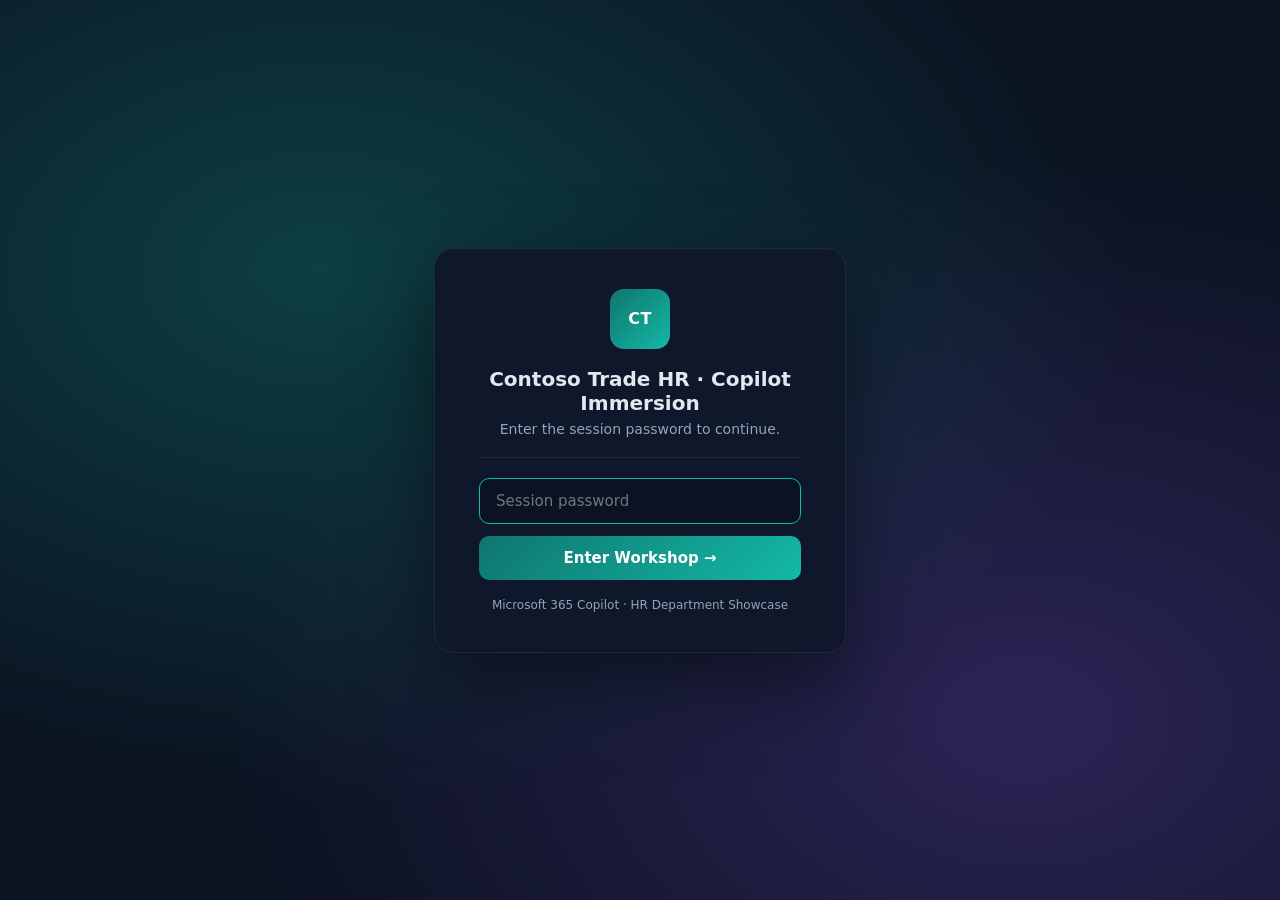
==== usecase.html @ 72c08140 "Initial Contoso Trade HR Copilot Immersion site" ====
<!DOCTYPE html>
<html lang="en">
<head>
<meta charset="utf-8" />
<meta name="viewport" content="width=device-width, initial-scale=1" />
<title>Use case · Contoso Trade HR Copilot Immersion</title>
<link rel="stylesheet" href="assets/styles.css" />
</head>
<body>
<script>if(sessionStorage.getItem("ct_unlocked")!=="1"){location.replace("index.html");}</script>

<nav class="nav">
  <div class="nav-inner">
    <a class="brand" href="workshop.html">
      <div class="brand-mark">CT</div>
      <div class="brand-text"><span>Contoso Trade</span><small>HR · Copilot Immersion</small></div>
    </a>
    <div class="nav-links">
      <a href="workshop.html">Workshop</a>
      <a href="workshop.html#cases" class="active">Use cases</a>
      <a href="workshop.html#licensing">Licensing</a>
      <a href="workshop.html#agenda">Agenda</a>
    </div>
  </div>
</nav>

<header class="uc-hero">
  <div class="container">
    <div class="crumb"><a href="workshop.html">Workshop</a> · <a href="workshop.html#cases">Use cases</a> · <span id="crumb"></span></div>
    <div id="uc-head"></div>
  </div>
</header>

<section class="block">
  <div class="container" id="uc-body"></div>
</section>

<footer>
  Contoso Trade · HR Copilot Immersion · <a href="workshop.html#cases">← back to all use cases</a>
</footer>

<script src="assets/data.js"></script>
<script>
function fitClass(f){return f==="GOOD"?"fit-good":f==="PARTIAL"?"fit-partial":"fit-limited"}
function fitText(f){return f==="GOOD"?"✅ Strong fit":f==="PARTIAL"?"⚠️ Partial fit":"🔴 Limited"}
function prioClass(p){return p==="High"?"high":"med"}
function esc(s){return (s||"").replace(/[&<>]/g, c=>({"&":"&amp;","<":"&lt;",">":"&gt;"}[c]))}

const id = (location.hash||"").replace("#","") || "01-hr-analytics";
const uc = window.CT_USE_CASES.find(u=>u.id===id) || window.CT_USE_CASES[0];

document.getElementById("crumb").textContent = uc.title;
document.title = `${uc.title} · Contoso Trade HR Copilot Immersion`;

document.getElementById("uc-head").innerHTML = `
  <h1>${esc(uc.title)}</h1>
  <p style="color:var(--muted);max-width:820px;margin:0 0 6px;font-size:15px;line-height:1.55">${esc(uc.pain)}</p>
  <div class="uc-meta">
    <span class="bdg ${prioClass(uc.priority)}">${uc.priority} priority</span>
    <span class="bdg ${fitClass(uc.fit)}">${fitText(uc.fit)}</span>
    <span class="bdg" style="background:#162033;color:var(--muted);border:1px solid var(--border)">${esc(uc.fitLabel)}</span>
    ${uc.apps.map(a=>`<span class="app paid">${esc(a.name)}</span>`).join("")}
  </div>`;

const painsHtml = (uc.pains||[]).map(p=>`<li>${esc(p)}</li>`).join("");
const flowHtml = (uc.flow||[]).map((s,i)=>`
  <div class="flow-step">
    <div class="n">${i+1}</div>
    <div>
      <h4>${esc(s.title)} <span class="app-mini">${esc(s.app)}</span></h4>
      <p>${esc(s.desc)}</p>
    </div>
  </div>`).join("");

let promptsHtml = "";
Object.keys(uc.prompts||{}).forEach(cat=>{
  const items = uc.prompts[cat].map(p=>`
    <div class="prompt">${esc(p)}<button class="prompt-copy" onclick="copyPrompt(this)">Copy</button></div>`).join("");
  promptsHtml += `<div class="prompt-cat"><h4>${esc(cat)}</h4>${items}</div>`;
});

document.getElementById("uc-body").innerHTML = `
  <div class="uc-grid">
    <div class="panel">
      <h3><span class="ico">⚠️</span> Pain points today</h3>
      <ul>${painsHtml}</ul>
      <h3 style="margin-top:18px"><span class="ico">🎯</span> Expected outcome</h3>
      <p style="color:var(--muted);font-size:14px;margin:0;line-height:1.6">${esc(uc.expected||"")}</p>
    </div>
    <div class="panel">
      <h3><span class="ico">🚀</span> Copilot flow</h3>
      ${flowHtml}
    </div>
  </div>

  <div style="margin-top:22px" class="panel">
    <h3><span class="ico">💬</span> Try these prompts</h3>
    <p style="color:var(--muted);margin:0 0 8px;font-size:13.5px">Copy &amp; paste into the relevant Copilot surface. Replace <span class="kbd">[bracketed]</span> values with your specifics.</p>
    ${promptsHtml}
    ${uc.tip ? `<div class="tips"><b>💡 Pro-tip:</b> ${uc.tip}</div>` : ""}
    ${uc.beyond ? `<div class="beyond">${uc.beyond}</div>` : ""}
  </div>

  <div style="margin-top:22px;display:flex;justify-content:space-between;flex-wrap:wrap;gap:10px">
    <a class="btn" href="workshop.html#cases">← All use cases</a>
    <div style="display:flex;gap:8px">
      ${uc.num>1 ? `<a class="btn" href="usecase.html#${window.CT_USE_CASES[uc.num-2].id}">← ${esc(window.CT_USE_CASES[uc.num-2].title)}</a>`:""}
      ${uc.num<window.CT_USE_CASES.length ? `<a class="btn btn-primary" href="usecase.html#${window.CT_USE_CASES[uc.num].id}">${esc(window.CT_USE_CASES[uc.num].title)} →</a>`:""}
    </div>
  </div>
`;

function copyPrompt(btn){
  const text = btn.parentElement.childNodes[0].textContent.trim();
  navigator.clipboard.writeText(text).then(()=>{
    btn.textContent="Copied"; btn.classList.add("ok");
    setTimeout(()=>{btn.textContent="Copy"; btn.classList.remove("ok")},1500);
  });
}
window.addEventListener("hashchange",()=>location.reload());
</script>
</body>
</html>
---- assets/styles.css ----
:root{
  --brand:#0f766e;        /* Contoso Trade teal */
  --brand-2:#14b8a6;
  --accent:#f59e0b;       /* gold (FX) */
  --bg:#0b1220;
  --panel:#0f172a;
  --panel-2:#111c33;
  --ink:#e2e8f0;
  --muted:#94a3b8;
  --border:#1e293b;
  --good:#10b981;
  --warn:#f59e0b;
  --bad:#ef4444;
  --copilot:#8b5cf6;
}
*,*::before,*::after{box-sizing:border-box}
html,body{margin:0;padding:0;background:var(--bg);color:var(--ink);font-family:"Inter","Segoe UI",system-ui,sans-serif;-webkit-font-smoothing:antialiased}
a{color:var(--brand-2);text-decoration:none}
a:hover{text-decoration:underline}
.hidden{display:none!important}

/* ---------- Lock screen ---------- */
.lock-body{min-height:100vh;display:flex;align-items:center;justify-content:center;
  background:radial-gradient(ellipse at 25% 30%, rgba(15,118,110,.45), transparent 60%),
             radial-gradient(ellipse at 80% 80%, rgba(139,92,246,.25), transparent 55%),
             var(--bg);}
.lock-wrap{width:100%;max-width:460px;padding:24px}
.lock-card{background:var(--panel);border:1px solid var(--border);border-radius:20px;padding:40px 44px;text-align:center;box-shadow:0 30px 80px rgba(0,0,0,.5)}
.lock-logo{width:60px;height:60px;border-radius:14px;background:linear-gradient(135deg,var(--brand),var(--brand-2));display:grid;place-items:center;font-weight:900;color:#fff;margin:0 auto 18px;letter-spacing:.5px}
.lock-title{font-size:20px;margin:0 0 6px}
.lock-sub{color:var(--muted);font-size:14px;margin:0 0 20px}
hr{border:0;border-top:1px solid var(--border);margin:0 0 20px}
#pwForm input{width:100%;background:#0a1224;border:1px solid var(--border);border-radius:10px;color:var(--ink);font-size:15px;padding:13px 16px;outline:none;font-family:inherit;margin-bottom:12px}
#pwForm input:focus{border-color:var(--brand-2)}
#pwForm button{width:100%;background:linear-gradient(135deg,var(--brand),var(--brand-2));color:#fff;border:none;border-radius:10px;font-size:15px;font-weight:700;padding:13px;cursor:pointer;font-family:inherit}
#pwForm button:hover{filter:brightness(1.1)}
.err{color:var(--bad);font-size:13px;margin:8px 0 0}
.lock-foot{margin:18px 0 0;color:var(--muted);font-size:12px}

/* ---------- Top nav ---------- */
.nav{position:sticky;top:0;z-index:50;background:rgba(11,18,32,.85);backdrop-filter:blur(10px);border-bottom:1px solid var(--border)}
.nav-inner{max-width:1240px;margin:0 auto;padding:14px 24px;display:flex;align-items:center;gap:16px}
.brand{display:flex;align-items:center;gap:12px;font-weight:800}
.brand-mark{width:34px;height:34px;border-radius:9px;background:linear-gradient(135deg,var(--brand),var(--brand-2));display:grid;place-items:center;color:#fff;font-weight:900;font-size:13px}
.brand-text{display:flex;flex-direction:column;line-height:1.1}
.brand-text small{color:var(--muted);font-weight:500;font-size:11px;letter-spacing:.5px;text-transform:uppercase}
.nav-links{margin-left:auto;display:flex;gap:6px;flex-wrap:wrap}
.nav-links a{color:var(--muted);padding:8px 12px;border-radius:8px;font-size:13.5px;font-weight:500}
.nav-links a:hover{color:var(--ink);background:#162033;text-decoration:none}
.nav-links a.active{color:#fff;background:linear-gradient(135deg,var(--brand),var(--brand-2))}

/* ---------- Hero ---------- */
.hero{padding:64px 24px 36px;border-bottom:1px solid var(--border);
  background:radial-gradient(ellipse at 20% 0%, rgba(15,118,110,.3), transparent 55%),
             radial-gradient(ellipse at 90% 0%, rgba(139,92,246,.2), transparent 50%);}
.hero-inner{max-width:1240px;margin:0 auto}
.eyebrow{display:inline-flex;align-items:center;gap:8px;padding:6px 12px;border:1px solid var(--border);border-radius:999px;font-size:12px;color:var(--brand-2);background:rgba(15,118,110,.1);font-weight:600;letter-spacing:.5px;text-transform:uppercase;margin-bottom:18px}
.eyebrow .dot{width:6px;height:6px;border-radius:50%;background:var(--brand-2);box-shadow:0 0 0 4px rgba(20,184,166,.2)}
h1.hero-h{font-size:44px;margin:0 0 14px;line-height:1.1;letter-spacing:-.5px}
h1.hero-h em{color:var(--brand-2);font-style:normal;background:linear-gradient(135deg,var(--brand-2),var(--copilot));-webkit-background-clip:text;background-clip:text;color:transparent}
.lede{color:var(--muted);font-size:17px;max-width:780px;margin:0 0 22px;line-height:1.55}
.cta-row{display:flex;flex-wrap:wrap;gap:12px;margin-top:18px}
.btn{display:inline-flex;align-items:center;gap:8px;padding:11px 18px;border-radius:10px;font-weight:600;font-size:14px;border:1px solid var(--border);color:var(--ink);background:var(--panel)}
.btn:hover{text-decoration:none;background:#162033}
.btn-primary{background:linear-gradient(135deg,var(--brand),var(--brand-2));border-color:transparent;color:#fff}
.btn-primary:hover{filter:brightness(1.1);background:linear-gradient(135deg,var(--brand),var(--brand-2))}

/* ---------- Sections ---------- */
section.block{padding:56px 24px}
section.block.alt{background:#0a1020}
.container{max-width:1240px;margin:0 auto}
h2.section-h{font-size:28px;margin:0 0 8px;letter-spacing:-.3px}
.section-sub{color:var(--muted);font-size:15px;margin:0 0 28px;max-width:780px}

/* Stat row */
.stats{display:grid;grid-template-columns:repeat(auto-fit,minmax(220px,1fr));gap:16px;margin:0 0 8px}
.stat{background:var(--panel);border:1px solid var(--border);border-radius:14px;padding:20px}
.stat .num{font-size:28px;font-weight:800;background:linear-gradient(135deg,var(--brand-2),var(--copilot));-webkit-background-clip:text;background-clip:text;color:transparent}
.stat .lbl{color:var(--muted);font-size:13px;margin-top:4px}

/* Agenda */
.agenda{display:grid;grid-template-columns:repeat(auto-fit,minmax(260px,1fr));gap:16px}
.agenda .item{background:var(--panel);border:1px solid var(--border);border-radius:14px;padding:20px;display:flex;gap:14px}
.agenda .ix{width:36px;height:36px;border-radius:10px;background:linear-gradient(135deg,var(--brand),var(--brand-2));display:grid;place-items:center;color:#fff;font-weight:800;flex-shrink:0}
.agenda h4{margin:0 0 4px;font-size:15px}
.agenda p{margin:0;color:var(--muted);font-size:13px;line-height:1.5}

/* Use case cards */
.cards{display:grid;grid-template-columns:repeat(auto-fill,minmax(360px,1fr));gap:18px}
.card{background:var(--panel);border:1px solid var(--border);border-radius:16px;padding:22px;display:flex;flex-direction:column;transition:transform .15s,border-color .15s}
.card:hover{transform:translateY(-2px);border-color:#2c3e62}
.card-top{display:flex;justify-content:space-between;align-items:flex-start;gap:10px;margin-bottom:12px}
.card-num{width:32px;height:32px;border-radius:8px;background:#162033;display:grid;place-items:center;font-weight:800;font-size:13px;color:var(--brand-2)}
.badges{display:flex;gap:6px;flex-wrap:wrap}
.bdg{padding:4px 9px;border-radius:999px;font-size:11px;font-weight:700;letter-spacing:.3px}
.bdg.high{background:rgba(239,68,68,.15);color:#fca5a5;border:1px solid rgba(239,68,68,.3)}
.bdg.med{background:rgba(245,158,11,.15);color:#fbbf24;border:1px solid rgba(245,158,11,.3)}
.bdg.fit-good{background:rgba(16,185,129,.15);color:#6ee7b7;border:1px solid rgba(16,185,129,.3)}
.bdg.fit-partial{background:rgba(245,158,11,.15);color:#fbbf24;border:1px solid rgba(245,158,11,.3)}
.bdg.fit-limited{background:rgba(239,68,68,.15);color:#fca5a5;border:1px solid rgba(239,68,68,.3)}
.card h3{font-size:17px;margin:0 0 6px}
.card .pain{color:var(--muted);font-size:13.5px;line-height:1.55;margin:0 0 14px}
.apps{display:flex;flex-wrap:wrap;gap:6px;margin-bottom:14px}
.app{display:inline-flex;align-items:center;gap:5px;padding:4px 9px;border-radius:6px;background:#0a1224;border:1px solid var(--border);font-size:11.5px;color:var(--ink);font-weight:600}
.app.paid::before{content:"";width:6px;height:6px;border-radius:50%;background:var(--copilot)}
.card-cta{margin-top:auto}
.card-cta a{font-size:13px;font-weight:600;color:var(--brand-2)}

/* Use case detail page */
.uc-hero{padding:48px 24px 24px;background:radial-gradient(ellipse at 20% 0%,rgba(15,118,110,.25),transparent 55%);border-bottom:1px solid var(--border)}
.crumb{color:var(--muted);font-size:13px;margin-bottom:12px}
.crumb a{color:var(--brand-2)}
.uc-hero h1{margin:6px 0 8px;font-size:32px;letter-spacing:-.3px}
.uc-meta{display:flex;flex-wrap:wrap;gap:8px;margin-top:8px}
.uc-grid{display:grid;grid-template-columns:1fr 1fr;gap:20px;margin-top:24px}
@media (max-width:880px){.uc-grid{grid-template-columns:1fr}}
.panel{background:var(--panel);border:1px solid var(--border);border-radius:14px;padding:22px}
.panel h3{margin:0 0 12px;font-size:16px;display:flex;align-items:center;gap:8px}
.panel h3 .ico{width:26px;height:26px;border-radius:7px;background:#162033;display:grid;place-items:center;font-size:14px}
.panel ul{margin:0;padding-left:18px;color:var(--muted);font-size:14px;line-height:1.7}
.panel ul li{margin:6px 0}
.panel ul li b{color:var(--ink)}
.flow-step{display:flex;gap:14px;padding:14px 0;border-bottom:1px solid var(--border)}
.flow-step:last-child{border-bottom:0}
.flow-step .n{width:28px;height:28px;border-radius:8px;background:linear-gradient(135deg,var(--brand),var(--brand-2));display:grid;place-items:center;font-weight:800;color:#fff;font-size:13px;flex-shrink:0}
.flow-step h4{margin:0 0 4px;font-size:14.5px}
.flow-step p{margin:0;color:var(--muted);font-size:13px;line-height:1.55}
.flow-step .app-mini{display:inline-block;background:#0a1224;border:1px solid var(--border);padding:2px 8px;border-radius:5px;font-size:11px;font-weight:600;margin-top:6px}

/* Prompts */
.prompt-cat{margin:18px 0}
.prompt-cat h4{margin:0 0 10px;color:var(--brand-2);font-size:13px;text-transform:uppercase;letter-spacing:.5px;font-weight:700}
.prompt{position:relative;background:#0a1224;border:1px solid var(--border);border-radius:10px;padding:12px 44px 12px 14px;font-size:13.5px;color:var(--ink);margin:8px 0;line-height:1.5;font-family:"Cascadia Mono","Consolas",monospace}
.prompt::before{content:"💬";position:absolute;left:-30px;top:10px;font-size:14px;display:none}
.prompt-copy{position:absolute;right:8px;top:50%;transform:translateY(-50%);background:transparent;border:1px solid var(--border);border-radius:6px;padding:4px 8px;font-size:11px;color:var(--muted);cursor:pointer;font-family:inherit}
.prompt-copy:hover{color:var(--ink);border-color:var(--brand-2)}
.prompt-copy.ok{color:var(--good);border-color:var(--good)}

/* Tips */
.tips{margin-top:14px;padding:12px 14px;background:rgba(245,158,11,.08);border-left:3px solid var(--warn);border-radius:6px;color:#fde68a;font-size:13px;line-height:1.55}

/* Beyond box */
.beyond{margin-top:14px;padding:12px 14px;background:rgba(139,92,246,.08);border-left:3px solid var(--copilot);border-radius:6px;color:#ddd6fe;font-size:13px;line-height:1.6}
.beyond b{color:#fff}

/* Footer */
footer{padding:36px 24px;border-top:1px solid var(--border);color:var(--muted);font-size:13px;text-align:center}
footer a{color:var(--brand-2)}

/* Filter buttons (workshop) */
.filter-row{display:flex;flex-wrap:wrap;gap:8px;margin:0 0 22px}
.filter{padding:8px 14px;border-radius:999px;border:1px solid var(--border);background:var(--panel);color:var(--muted);font-size:13px;cursor:pointer;font-family:inherit;font-weight:500}
.filter:hover{color:var(--ink)}
.filter.on{background:linear-gradient(135deg,var(--brand),var(--brand-2));color:#fff;border-color:transparent}

/* Coverage strip */
.cov-row{display:grid;grid-template-columns:repeat(3,1fr);gap:12px;margin:0 0 24px}
@media (max-width:720px){.cov-row{grid-template-columns:1fr}}
.cov{padding:18px 20px;border-radius:14px;border:1px solid var(--border)}
.cov .lbl{font-size:12px;color:var(--muted);text-transform:uppercase;letter-spacing:.5px;font-weight:700}
.cov .val{font-size:30px;font-weight:800;margin:6px 0 4px}
.cov.good{background:linear-gradient(135deg,rgba(16,185,129,.12),rgba(16,185,129,.04));border-color:rgba(16,185,129,.3)}
.cov.good .val{color:#6ee7b7}
.cov.par{background:linear-gradient(135deg,rgba(245,158,11,.12),rgba(245,158,11,.04));border-color:rgba(245,158,11,.3)}
.cov.par .val{color:#fbbf24}
.cov.lim{background:linear-gradient(135deg,rgba(139,92,246,.12),rgba(139,92,246,.04));border-color:rgba(139,92,246,.3)}
.cov.lim .val{color:#c4b5fd}
.cov small{color:var(--muted);font-size:12.5px;display:block;margin-top:4px;line-height:1.5}

/* Pricing strip */
.lic{display:grid;grid-template-columns:repeat(auto-fit,minmax(220px,1fr));gap:16px}
.lic-card{background:var(--panel);border:1px solid var(--border);border-radius:14px;padding:20px}
.lic-card h4{margin:0 0 4px;font-size:15px;color:var(--brand-2)}
.lic-card .price{font-size:22px;font-weight:800;margin:8px 0 4px}
.lic-card p{color:var(--muted);font-size:13px;margin:0;line-height:1.55}

/* small helpers */
.kbd{background:#0a1224;border:1px solid var(--border);border-radius:5px;padding:1px 6px;font-family:"Cascadia Mono","Consolas",monospace;font-size:12px;color:var(--brand-2)}
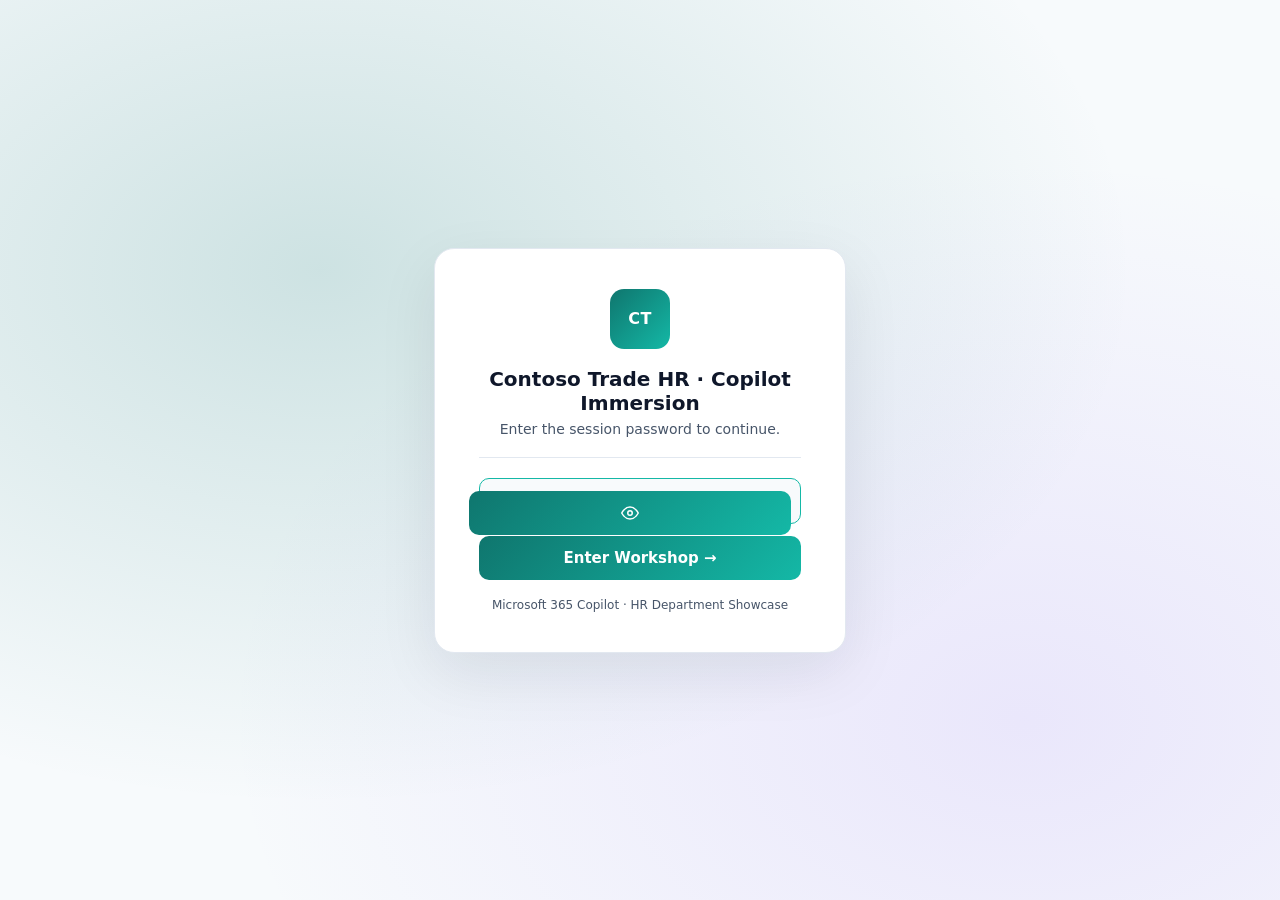
==== commit 1db606da: "Reconfirm M365 Copilot feasibility per use case; fix unreadable fit-label badge in light mode; add s" ====
--- a/usecase.html
+++ b/usecase.html
@@ -58,7 +58,7 @@
   <div class="uc-meta">
     <span class="bdg ${prioClass(uc.priority)}">${uc.priority} priority</span>
     <span class="bdg ${fitClass(uc.fit)}">${fitText(uc.fit)}</span>
-    <span class="bdg" style="background:#162033;color:var(--muted);border:1px solid var(--border)">${esc(uc.fitLabel)}</span>
+    <span class="bdg" style="background:var(--chip);color:var(--ink);border:1px solid var(--border)">${esc(uc.fitLabel)}</span>
     ${uc.apps.map(a=>`<span class="app paid">${esc(a.name)}</span>`).join("")}
   </div>`;
 
@@ -93,6 +93,16 @@
     </div>
   </div>
 
+  ${(uc.feasible||uc.notFeasible) ? `
+  <div style="margin-top:22px" class="panel">
+    <h3><span class="ico">🧪</span> M365 Copilot feasibility check</h3>
+    <p style="color:var(--muted);margin:0 0 10px;font-size:13.5px">An honest read of what paid M365 Copilot can deliver today vs. what needs other tools.</p>
+    <div class="feas-grid">
+      ${uc.feasible ? `<div class="feas-col feas-yes"><h4>✅ Feasible with M365 Copilot</h4><ul>${(uc.feasible||[]).map(x=>`<li>${esc(x)}</li>`).join("")}</ul></div>`:""}
+      ${uc.notFeasible ? `<div class="feas-col feas-no"><h4>🚧 Beyond Copilot — needs other tools</h4><ul>${(uc.notFeasible||[]).map(x=>`<li>${esc(x)}</li>`).join("")}</ul></div>`:""}
+    </div>
+  </div>`:""}
+
   <div style="margin-top:22px" class="panel">
     <h3><span class="ico">💬</span> Try these prompts</h3>
     <p style="color:var(--muted);margin:0 0 8px;font-size:13.5px">Copy &amp; paste into the relevant Copilot surface. Replace <span class="kbd">[bracketed]</span> values with your specifics.</p>
--- a/assets/styles.css
+++ b/assets/styles.css
@@ -2,16 +2,57 @@
   --brand:#0f766e;        /* Contoso Trade teal */
   --brand-2:#14b8a6;
   --accent:#f59e0b;       /* gold (FX) */
+  --good:#10b981;
+  --warn:#f59e0b;
+  --bad:#ef4444;
+  --copilot:#8b5cf6;
+  /* dark mode defaults */
   --bg:#0b1220;
   --panel:#0f172a;
   --panel-2:#111c33;
   --ink:#e2e8f0;
   --muted:#94a3b8;
   --border:#1e293b;
-  --good:#10b981;
-  --warn:#f59e0b;
-  --bad:#ef4444;
-  --copilot:#8b5cf6;
+  --input-bg:#0a1224;
+  --chip:#162033;
+  --alt-bg:#0a1020;
+  --card-hover:#2c3e62;
+  --nav-bg:rgba(11,18,32,.85);
+  --shadow:0 30px 80px rgba(0,0,0,.5);
+  --tip-ink:#fde68a;
+  --beyond-ink:#ddd6fe;
+  --hero-glow-1:rgba(15,118,110,.45);
+  --hero-glow-2:rgba(139,92,246,.25);
+  --eyebrow-bg:rgba(15,118,110,.1);
+  --bdg-hi-ink:#fca5a5; --bdg-hi-bg:rgba(239,68,68,.15); --bdg-hi-bd:rgba(239,68,68,.3);
+  --bdg-md-ink:#fbbf24; --bdg-md-bg:rgba(245,158,11,.15); --bdg-md-bd:rgba(245,158,11,.3);
+  --bdg-gd-ink:#6ee7b7; --bdg-gd-bg:rgba(16,185,129,.15); --bdg-gd-bd:rgba(16,185,129,.3);
+  --cov-gd-ink:#6ee7b7; --cov-md-ink:#fbbf24; --cov-lim-ink:#c4b5fd;
+}
+@media (prefers-color-scheme: light){
+  :root{
+    --bg:#f7fafc;
+    --panel:#ffffff;
+    --panel-2:#f1f5f9;
+    --ink:#0f172a;
+    --muted:#475569;
+    --border:#e2e8f0;
+    --input-bg:#f8fafc;
+    --chip:#eef2f7;
+    --alt-bg:#eef2f7;
+    --card-hover:#cbd5e1;
+    --nav-bg:rgba(255,255,255,.85);
+    --shadow:0 20px 60px rgba(15,23,42,.08);
+    --tip-ink:#92400e;
+    --beyond-ink:#5b21b6;
+    --hero-glow-1:rgba(15,118,110,.18);
+    --hero-glow-2:rgba(139,92,246,.12);
+    --eyebrow-bg:rgba(15,118,110,.08);
+    --bdg-hi-ink:#b91c1c; --bdg-hi-bg:rgba(239,68,68,.10); --bdg-hi-bd:rgba(239,68,68,.25);
+    --bdg-md-ink:#b45309; --bdg-md-bg:rgba(245,158,11,.12); --bdg-md-bd:rgba(245,158,11,.3);
+    --bdg-gd-ink:#047857; --bdg-gd-bg:rgba(16,185,129,.12); --bdg-gd-bd:rgba(16,185,129,.3);
+    --cov-gd-ink:#047857; --cov-md-ink:#b45309; --cov-lim-ink:#6d28d9;
+  }
 }
 *,*::before,*::after{box-sizing:border-box}
 html,body{margin:0;padding:0;background:var(--bg);color:var(--ink);font-family:"Inter","Segoe UI",system-ui,sans-serif;-webkit-font-smoothing:antialiased}
@@ -21,24 +62,28 @@
 
 /* ---------- Lock screen ---------- */
 .lock-body{min-height:100vh;display:flex;align-items:center;justify-content:center;
-  background:radial-gradient(ellipse at 25% 30%, rgba(15,118,110,.45), transparent 60%),
-             radial-gradient(ellipse at 80% 80%, rgba(139,92,246,.25), transparent 55%),
+  background:radial-gradient(ellipse at 25% 30%, var(--hero-glow-1), transparent 60%),
+             radial-gradient(ellipse at 80% 80%, var(--hero-glow-2), transparent 55%),
              var(--bg);}
 .lock-wrap{width:100%;max-width:460px;padding:24px}
-.lock-card{background:var(--panel);border:1px solid var(--border);border-radius:20px;padding:40px 44px;text-align:center;box-shadow:0 30px 80px rgba(0,0,0,.5)}
+.lock-card{background:var(--panel);border:1px solid var(--border);border-radius:20px;padding:40px 44px;text-align:center;box-shadow:var(--shadow)}
 .lock-logo{width:60px;height:60px;border-radius:14px;background:linear-gradient(135deg,var(--brand),var(--brand-2));display:grid;place-items:center;font-weight:900;color:#fff;margin:0 auto 18px;letter-spacing:.5px}
 .lock-title{font-size:20px;margin:0 0 6px}
 .lock-sub{color:var(--muted);font-size:14px;margin:0 0 20px}
 hr{border:0;border-top:1px solid var(--border);margin:0 0 20px}
-#pwForm input{width:100%;background:#0a1224;border:1px solid var(--border);border-radius:10px;color:var(--ink);font-size:15px;padding:13px 16px;outline:none;font-family:inherit;margin-bottom:12px}
+#pwForm input{width:100%;background:var(--input-bg);border:1px solid var(--border);border-radius:10px;color:var(--ink);font-size:15px;padding:13px 44px 13px 16px;outline:none;font-family:inherit;margin-bottom:12px}
 #pwForm input:focus{border-color:var(--brand-2)}
+.pw-wrap{position:relative}
+.pw-wrap input{margin-bottom:12px}
+.pw-toggle{position:absolute;right:10px;top:13px;background:transparent;border:none;color:var(--muted);cursor:pointer;padding:6px;border-radius:6px;display:flex;align-items:center;justify-content:center}
+.pw-toggle:hover{color:var(--brand-2);background:rgba(20,184,166,.08)}
 #pwForm button{width:100%;background:linear-gradient(135deg,var(--brand),var(--brand-2));color:#fff;border:none;border-radius:10px;font-size:15px;font-weight:700;padding:13px;cursor:pointer;font-family:inherit}
 #pwForm button:hover{filter:brightness(1.1)}
 .err{color:var(--bad);font-size:13px;margin:8px 0 0}
 .lock-foot{margin:18px 0 0;color:var(--muted);font-size:12px}
 
 /* ---------- Top nav ---------- */
-.nav{position:sticky;top:0;z-index:50;background:rgba(11,18,32,.85);backdrop-filter:blur(10px);border-bottom:1px solid var(--border)}
+.nav{position:sticky;top:0;z-index:50;background:var(--nav-bg);backdrop-filter:blur(10px);border-bottom:1px solid var(--border)}
 .nav-inner{max-width:1240px;margin:0 auto;padding:14px 24px;display:flex;align-items:center;gap:16px}
 .brand{display:flex;align-items:center;gap:12px;font-weight:800}
 .brand-mark{width:34px;height:34px;border-radius:9px;background:linear-gradient(135deg,var(--brand),var(--brand-2));display:grid;place-items:center;color:#fff;font-weight:900;font-size:13px}
@@ -46,28 +91,28 @@
 .brand-text small{color:var(--muted);font-weight:500;font-size:11px;letter-spacing:.5px;text-transform:uppercase}
 .nav-links{margin-left:auto;display:flex;gap:6px;flex-wrap:wrap}
 .nav-links a{color:var(--muted);padding:8px 12px;border-radius:8px;font-size:13.5px;font-weight:500}
-.nav-links a:hover{color:var(--ink);background:#162033;text-decoration:none}
+.nav-links a:hover{color:var(--ink);background:var(--chip);text-decoration:none}
 .nav-links a.active{color:#fff;background:linear-gradient(135deg,var(--brand),var(--brand-2))}
 
 /* ---------- Hero ---------- */
 .hero{padding:64px 24px 36px;border-bottom:1px solid var(--border);
-  background:radial-gradient(ellipse at 20% 0%, rgba(15,118,110,.3), transparent 55%),
-             radial-gradient(ellipse at 90% 0%, rgba(139,92,246,.2), transparent 50%);}
+  background:radial-gradient(ellipse at 20% 0%, var(--hero-glow-1), transparent 55%),
+             radial-gradient(ellipse at 90% 0%, var(--hero-glow-2), transparent 50%);}
 .hero-inner{max-width:1240px;margin:0 auto}
-.eyebrow{display:inline-flex;align-items:center;gap:8px;padding:6px 12px;border:1px solid var(--border);border-radius:999px;font-size:12px;color:var(--brand-2);background:rgba(15,118,110,.1);font-weight:600;letter-spacing:.5px;text-transform:uppercase;margin-bottom:18px}
+.eyebrow{display:inline-flex;align-items:center;gap:8px;padding:6px 12px;border:1px solid var(--border);border-radius:999px;font-size:12px;color:var(--brand-2);background:var(--eyebrow-bg);font-weight:600;letter-spacing:.5px;text-transform:uppercase;margin-bottom:18px}
 .eyebrow .dot{width:6px;height:6px;border-radius:50%;background:var(--brand-2);box-shadow:0 0 0 4px rgba(20,184,166,.2)}
 h1.hero-h{font-size:44px;margin:0 0 14px;line-height:1.1;letter-spacing:-.5px}
 h1.hero-h em{color:var(--brand-2);font-style:normal;background:linear-gradient(135deg,var(--brand-2),var(--copilot));-webkit-background-clip:text;background-clip:text;color:transparent}
 .lede{color:var(--muted);font-size:17px;max-width:780px;margin:0 0 22px;line-height:1.55}
 .cta-row{display:flex;flex-wrap:wrap;gap:12px;margin-top:18px}
 .btn{display:inline-flex;align-items:center;gap:8px;padding:11px 18px;border-radius:10px;font-weight:600;font-size:14px;border:1px solid var(--border);color:var(--ink);background:var(--panel)}
-.btn:hover{text-decoration:none;background:#162033}
+.btn:hover{text-decoration:none;background:var(--chip)}
 .btn-primary{background:linear-gradient(135deg,var(--brand),var(--brand-2));border-color:transparent;color:#fff}
 .btn-primary:hover{filter:brightness(1.1);background:linear-gradient(135deg,var(--brand),var(--brand-2))}
 
 /* ---------- Sections ---------- */
 section.block{padding:56px 24px}
-section.block.alt{background:#0a1020}
+section.block.alt{background:var(--alt-bg)}
 .container{max-width:1240px;margin:0 auto}
 h2.section-h{font-size:28px;margin:0 0 8px;letter-spacing:-.3px}
 .section-sub{color:var(--muted);font-size:15px;margin:0 0 28px;max-width:780px}
@@ -88,26 +133,26 @@
 /* Use case cards */
 .cards{display:grid;grid-template-columns:repeat(auto-fill,minmax(360px,1fr));gap:18px}
 .card{background:var(--panel);border:1px solid var(--border);border-radius:16px;padding:22px;display:flex;flex-direction:column;transition:transform .15s,border-color .15s}
-.card:hover{transform:translateY(-2px);border-color:#2c3e62}
+.card:hover{transform:translateY(-2px);border-color:var(--card-hover)}
 .card-top{display:flex;justify-content:space-between;align-items:flex-start;gap:10px;margin-bottom:12px}
-.card-num{width:32px;height:32px;border-radius:8px;background:#162033;display:grid;place-items:center;font-weight:800;font-size:13px;color:var(--brand-2)}
+.card-num{width:32px;height:32px;border-radius:8px;background:var(--chip);display:grid;place-items:center;font-weight:800;font-size:13px;color:var(--brand-2)}
 .badges{display:flex;gap:6px;flex-wrap:wrap}
 .bdg{padding:4px 9px;border-radius:999px;font-size:11px;font-weight:700;letter-spacing:.3px}
-.bdg.high{background:rgba(239,68,68,.15);color:#fca5a5;border:1px solid rgba(239,68,68,.3)}
-.bdg.med{background:rgba(245,158,11,.15);color:#fbbf24;border:1px solid rgba(245,158,11,.3)}
-.bdg.fit-good{background:rgba(16,185,129,.15);color:#6ee7b7;border:1px solid rgba(16,185,129,.3)}
-.bdg.fit-partial{background:rgba(245,158,11,.15);color:#fbbf24;border:1px solid rgba(245,158,11,.3)}
-.bdg.fit-limited{background:rgba(239,68,68,.15);color:#fca5a5;border:1px solid rgba(239,68,68,.3)}
+.bdg.high{background:var(--bdg-hi-bg);color:var(--bdg-hi-ink);border:1px solid var(--bdg-hi-bd)}
+.bdg.med{background:var(--bdg-md-bg);color:var(--bdg-md-ink);border:1px solid var(--bdg-md-bd)}
+.bdg.fit-good{background:var(--bdg-gd-bg);color:var(--bdg-gd-ink);border:1px solid var(--bdg-gd-bd)}
+.bdg.fit-partial{background:var(--bdg-md-bg);color:var(--bdg-md-ink);border:1px solid var(--bdg-md-bd)}
+.bdg.fit-limited{background:var(--bdg-hi-bg);color:var(--bdg-hi-ink);border:1px solid var(--bdg-hi-bd)}
 .card h3{font-size:17px;margin:0 0 6px}
 .card .pain{color:var(--muted);font-size:13.5px;line-height:1.55;margin:0 0 14px}
 .apps{display:flex;flex-wrap:wrap;gap:6px;margin-bottom:14px}
-.app{display:inline-flex;align-items:center;gap:5px;padding:4px 9px;border-radius:6px;background:#0a1224;border:1px solid var(--border);font-size:11.5px;color:var(--ink);font-weight:600}
+.app{display:inline-flex;align-items:center;gap:5px;padding:4px 9px;border-radius:6px;background:var(--input-bg);border:1px solid var(--border);font-size:11.5px;color:var(--ink);font-weight:600}
 .app.paid::before{content:"";width:6px;height:6px;border-radius:50%;background:var(--copilot)}
 .card-cta{margin-top:auto}
 .card-cta a{font-size:13px;font-weight:600;color:var(--brand-2)}
 
 /* Use case detail page */
-.uc-hero{padding:48px 24px 24px;background:radial-gradient(ellipse at 20% 0%,rgba(15,118,110,.25),transparent 55%);border-bottom:1px solid var(--border)}
+.uc-hero{padding:48px 24px 24px;background:radial-gradient(ellipse at 20% 0%,var(--hero-glow-1),transparent 55%);border-bottom:1px solid var(--border)}
 .crumb{color:var(--muted);font-size:13px;margin-bottom:12px}
 .crumb a{color:var(--brand-2)}
 .uc-hero h1{margin:6px 0 8px;font-size:32px;letter-spacing:-.3px}
@@ -116,7 +161,7 @@
 @media (max-width:880px){.uc-grid{grid-template-columns:1fr}}
 .panel{background:var(--panel);border:1px solid var(--border);border-radius:14px;padding:22px}
 .panel h3{margin:0 0 12px;font-size:16px;display:flex;align-items:center;gap:8px}
-.panel h3 .ico{width:26px;height:26px;border-radius:7px;background:#162033;display:grid;place-items:center;font-size:14px}
+.panel h3 .ico{width:26px;height:26px;border-radius:7px;background:var(--chip);display:grid;place-items:center;font-size:14px}
 .panel ul{margin:0;padding-left:18px;color:var(--muted);font-size:14px;line-height:1.7}
 .panel ul li{margin:6px 0}
 .panel ul li b{color:var(--ink)}
@@ -125,23 +170,33 @@
 .flow-step .n{width:28px;height:28px;border-radius:8px;background:linear-gradient(135deg,var(--brand),var(--brand-2));display:grid;place-items:center;font-weight:800;color:#fff;font-size:13px;flex-shrink:0}
 .flow-step h4{margin:0 0 4px;font-size:14.5px}
 .flow-step p{margin:0;color:var(--muted);font-size:13px;line-height:1.55}
-.flow-step .app-mini{display:inline-block;background:#0a1224;border:1px solid var(--border);padding:2px 8px;border-radius:5px;font-size:11px;font-weight:600;margin-top:6px}
+.flow-step .app-mini{display:inline-block;background:var(--input-bg);border:1px solid var(--border);padding:2px 8px;border-radius:5px;font-size:11px;font-weight:600;margin-top:6px}
 
 /* Prompts */
 .prompt-cat{margin:18px 0}
 .prompt-cat h4{margin:0 0 10px;color:var(--brand-2);font-size:13px;text-transform:uppercase;letter-spacing:.5px;font-weight:700}
-.prompt{position:relative;background:#0a1224;border:1px solid var(--border);border-radius:10px;padding:12px 44px 12px 14px;font-size:13.5px;color:var(--ink);margin:8px 0;line-height:1.5;font-family:"Cascadia Mono","Consolas",monospace}
+.prompt{position:relative;background:var(--input-bg);border:1px solid var(--border);border-radius:10px;padding:12px 44px 12px 14px;font-size:13.5px;color:var(--ink);margin:8px 0;line-height:1.5;font-family:"Cascadia Mono","Consolas",monospace}
 .prompt::before{content:"💬";position:absolute;left:-30px;top:10px;font-size:14px;display:none}
 .prompt-copy{position:absolute;right:8px;top:50%;transform:translateY(-50%);background:transparent;border:1px solid var(--border);border-radius:6px;padding:4px 8px;font-size:11px;color:var(--muted);cursor:pointer;font-family:inherit}
 .prompt-copy:hover{color:var(--ink);border-color:var(--brand-2)}
 .prompt-copy.ok{color:var(--good);border-color:var(--good)}
 
 /* Tips */
-.tips{margin-top:14px;padding:12px 14px;background:rgba(245,158,11,.08);border-left:3px solid var(--warn);border-radius:6px;color:#fde68a;font-size:13px;line-height:1.55}
+.tips{margin-top:14px;padding:12px 14px;background:rgba(245,158,11,.08);border-left:3px solid var(--warn);border-radius:6px;color:var(--tip-ink);font-size:13px;line-height:1.55}
 
 /* Beyond box */
-.beyond{margin-top:14px;padding:12px 14px;background:rgba(139,92,246,.08);border-left:3px solid var(--copilot);border-radius:6px;color:#ddd6fe;font-size:13px;line-height:1.6}
-.beyond b{color:#fff}
+.beyond{margin-top:14px;padding:12px 14px;background:rgba(139,92,246,.08);border-left:3px solid var(--copilot);border-radius:6px;color:var(--beyond-ink);font-size:13px;line-height:1.6}
+.beyond b{color:var(--ink)}
+.feas-grid{display:grid;grid-template-columns:1fr 1fr;gap:14px;margin-top:6px}
+@media(max-width:780px){.feas-grid{grid-template-columns:1fr}}
+.feas-col{padding:14px 16px;border-radius:10px;border:1px solid var(--border)}
+.feas-col h4{margin:0 0 8px;font-size:13.5px;letter-spacing:.2px}
+.feas-col ul{margin:0;padding-left:18px;color:var(--muted);font-size:13px;line-height:1.65}
+.feas-col li{margin-bottom:4px}
+.feas-yes{background:rgba(16,185,129,.08);border-color:rgba(16,185,129,.35)}
+.feas-yes h4{color:#10b981}
+.feas-no{background:rgba(245,158,11,.08);border-color:rgba(245,158,11,.35)}
+.feas-no h4{color:#f59e0b}
 
 /* Footer */
 footer{padding:36px 24px;border-top:1px solid var(--border);color:var(--muted);font-size:13px;text-align:center}
@@ -160,11 +215,11 @@
 .cov .lbl{font-size:12px;color:var(--muted);text-transform:uppercase;letter-spacing:.5px;font-weight:700}
 .cov .val{font-size:30px;font-weight:800;margin:6px 0 4px}
 .cov.good{background:linear-gradient(135deg,rgba(16,185,129,.12),rgba(16,185,129,.04));border-color:rgba(16,185,129,.3)}
-.cov.good .val{color:#6ee7b7}
+.cov.good .val{color:var(--cov-gd-ink)}
 .cov.par{background:linear-gradient(135deg,rgba(245,158,11,.12),rgba(245,158,11,.04));border-color:rgba(245,158,11,.3)}
-.cov.par .val{color:#fbbf24}
+.cov.par .val{color:var(--cov-md-ink)}
 .cov.lim{background:linear-gradient(135deg,rgba(139,92,246,.12),rgba(139,92,246,.04));border-color:rgba(139,92,246,.3)}
-.cov.lim .val{color:#c4b5fd}
+.cov.lim .val{color:var(--cov-lim-ink)}
 .cov small{color:var(--muted);font-size:12.5px;display:block;margin-top:4px;line-height:1.5}
 
 /* Pricing strip */
@@ -175,4 +230,4 @@
 .lic-card p{color:var(--muted);font-size:13px;margin:0;line-height:1.55}
 
 /* small helpers */
-.kbd{background:#0a1224;border:1px solid var(--border);border-radius:5px;padding:1px 6px;font-family:"Cascadia Mono","Consolas",monospace;font-size:12px;color:var(--brand-2)}
+.kbd{background:var(--input-bg);border:1px solid var(--border);border-radius:5px;padding:1px 6px;font-family:"Cascadia Mono","Consolas",monospace;font-size:12px;color:var(--brand-2)}
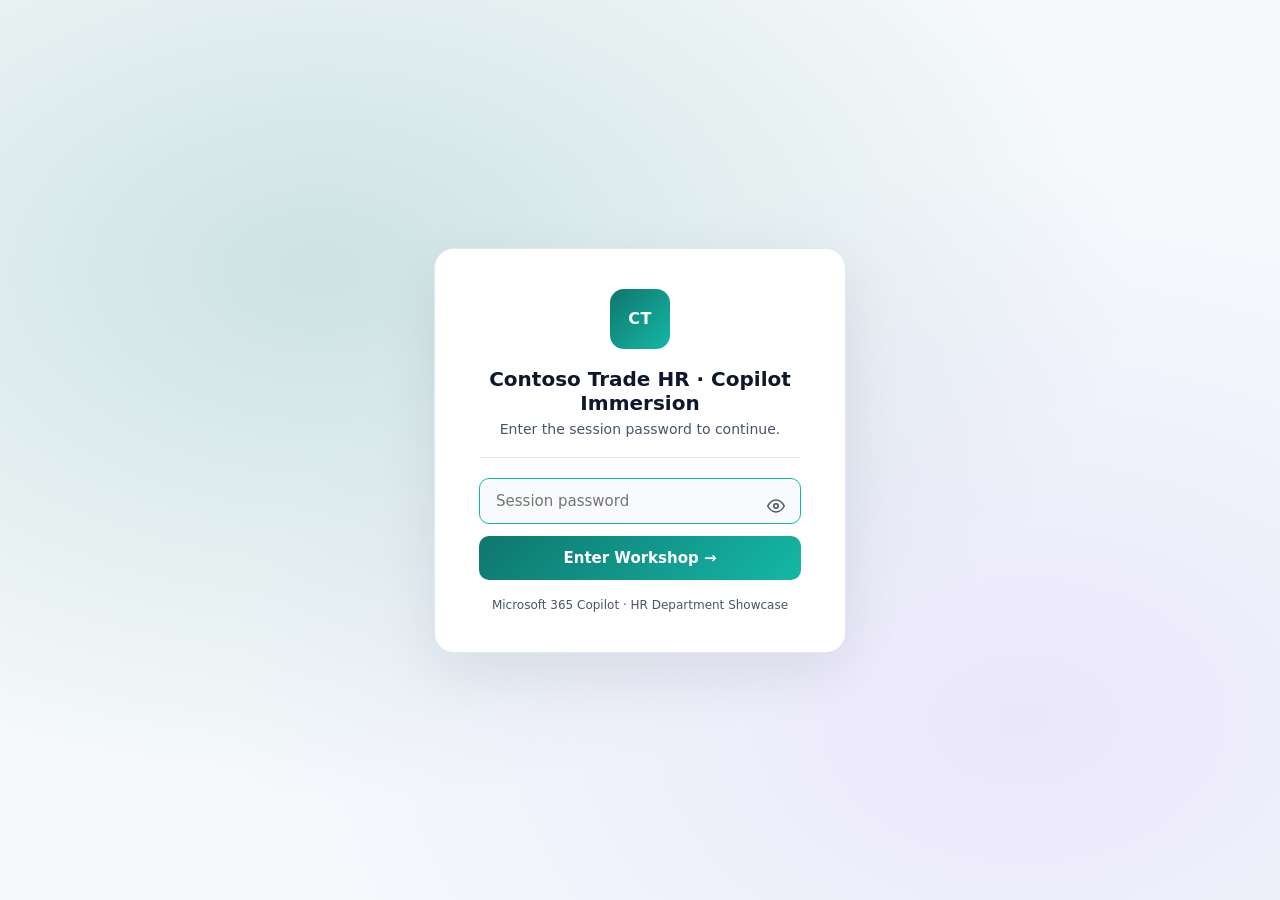
==== commit ed0de234: "Wire data files to each use case + add 4 supplementary files (JD, shift roster, handbook excerpt, L&" ====
--- a/usecase.html
+++ b/usecase.html
@@ -95,6 +95,15 @@
 
   ${(uc.feasible||uc.notFeasible) ? `
   <div style="margin-top:22px" class="panel">
+    <h3><span class="ico">📂</span> Files for this exercise</h3>
+    ${(uc.files && uc.files.length) ? `
+      <p style="color:var(--muted);margin:0 0 10px;font-size:13.5px">Download these from the workshop page (or click below) and use them when running the prompts.</p>
+      <ul class="file-list">
+        ${uc.files.map(f=>`<li><a class="file-link" href="${esc(f.file)}" download><span class="file-ico">⬇</span><span class="file-name">${esc(f.name)}</span></a><span class="file-why">${esc(f.why)}</span></li>`).join("")}
+      </ul>`:`<p style="color:var(--muted);margin:0;font-size:13.5px">No source file needed — this is a <b>live exercise</b> (drafting from scratch / Copilot in Teams meeting recap).</p>`}
+  </div>
+
+  <div style="margin-top:22px" class="panel">
     <h3><span class="ico">🧪</span> M365 Copilot feasibility check</h3>
     <p style="color:var(--muted);margin:0 0 10px;font-size:13.5px">An honest read of what paid M365 Copilot can deliver today vs. what needs other tools.</p>
     <div class="feas-grid">
--- a/assets/styles.css
+++ b/assets/styles.css
@@ -77,8 +77,8 @@
 .pw-wrap input{margin-bottom:12px}
 .pw-toggle{position:absolute;right:10px;top:13px;background:transparent;border:none;color:var(--muted);cursor:pointer;padding:6px;border-radius:6px;display:flex;align-items:center;justify-content:center}
 .pw-toggle:hover{color:var(--brand-2);background:rgba(20,184,166,.08)}
-#pwForm button{width:100%;background:linear-gradient(135deg,var(--brand),var(--brand-2));color:#fff;border:none;border-radius:10px;font-size:15px;font-weight:700;padding:13px;cursor:pointer;font-family:inherit}
-#pwForm button:hover{filter:brightness(1.1)}
+#pwForm button[type="submit"]{width:100%;background:linear-gradient(135deg,var(--brand),var(--brand-2));color:#fff;border:none;border-radius:10px;font-size:15px;font-weight:700;padding:13px;cursor:pointer;font-family:inherit}
+#pwForm button[type="submit"]:hover{filter:brightness(1.1)}
 .err{color:var(--bad);font-size:13px;margin:8px 0 0}
 .lock-foot{margin:18px 0 0;color:var(--muted);font-size:12px}
 
@@ -197,6 +197,13 @@
 .feas-yes h4{color:#10b981}
 .feas-no{background:rgba(245,158,11,.08);border-color:rgba(245,158,11,.35)}
 .feas-no h4{color:#f59e0b}
+.file-list{list-style:none;padding:0;margin:0;display:flex;flex-direction:column;gap:10px}
+.file-list li{display:flex;flex-wrap:wrap;align-items:center;gap:10px;padding:10px 12px;background:var(--input-bg);border:1px solid var(--border);border-radius:8px}
+.file-link{display:inline-flex;align-items:center;gap:8px;color:var(--brand-2);text-decoration:none;font-weight:600;font-size:13.5px;background:var(--chip);padding:6px 10px;border-radius:6px;border:1px solid var(--border);flex-shrink:0}
+.file-link:hover{background:var(--card-hover);color:var(--brand)}
+.file-ico{font-size:14px}
+.file-name{font-family:ui-monospace,SFMono-Regular,Menlo,Consolas,monospace;font-size:12.5px}
+.file-why{color:var(--muted);font-size:13px;line-height:1.55;flex:1;min-width:240px}
 
 /* Footer */
 footer{padding:36px 24px;border-top:1px solid var(--border);color:var(--muted);font-size:13px;text-align:center}
